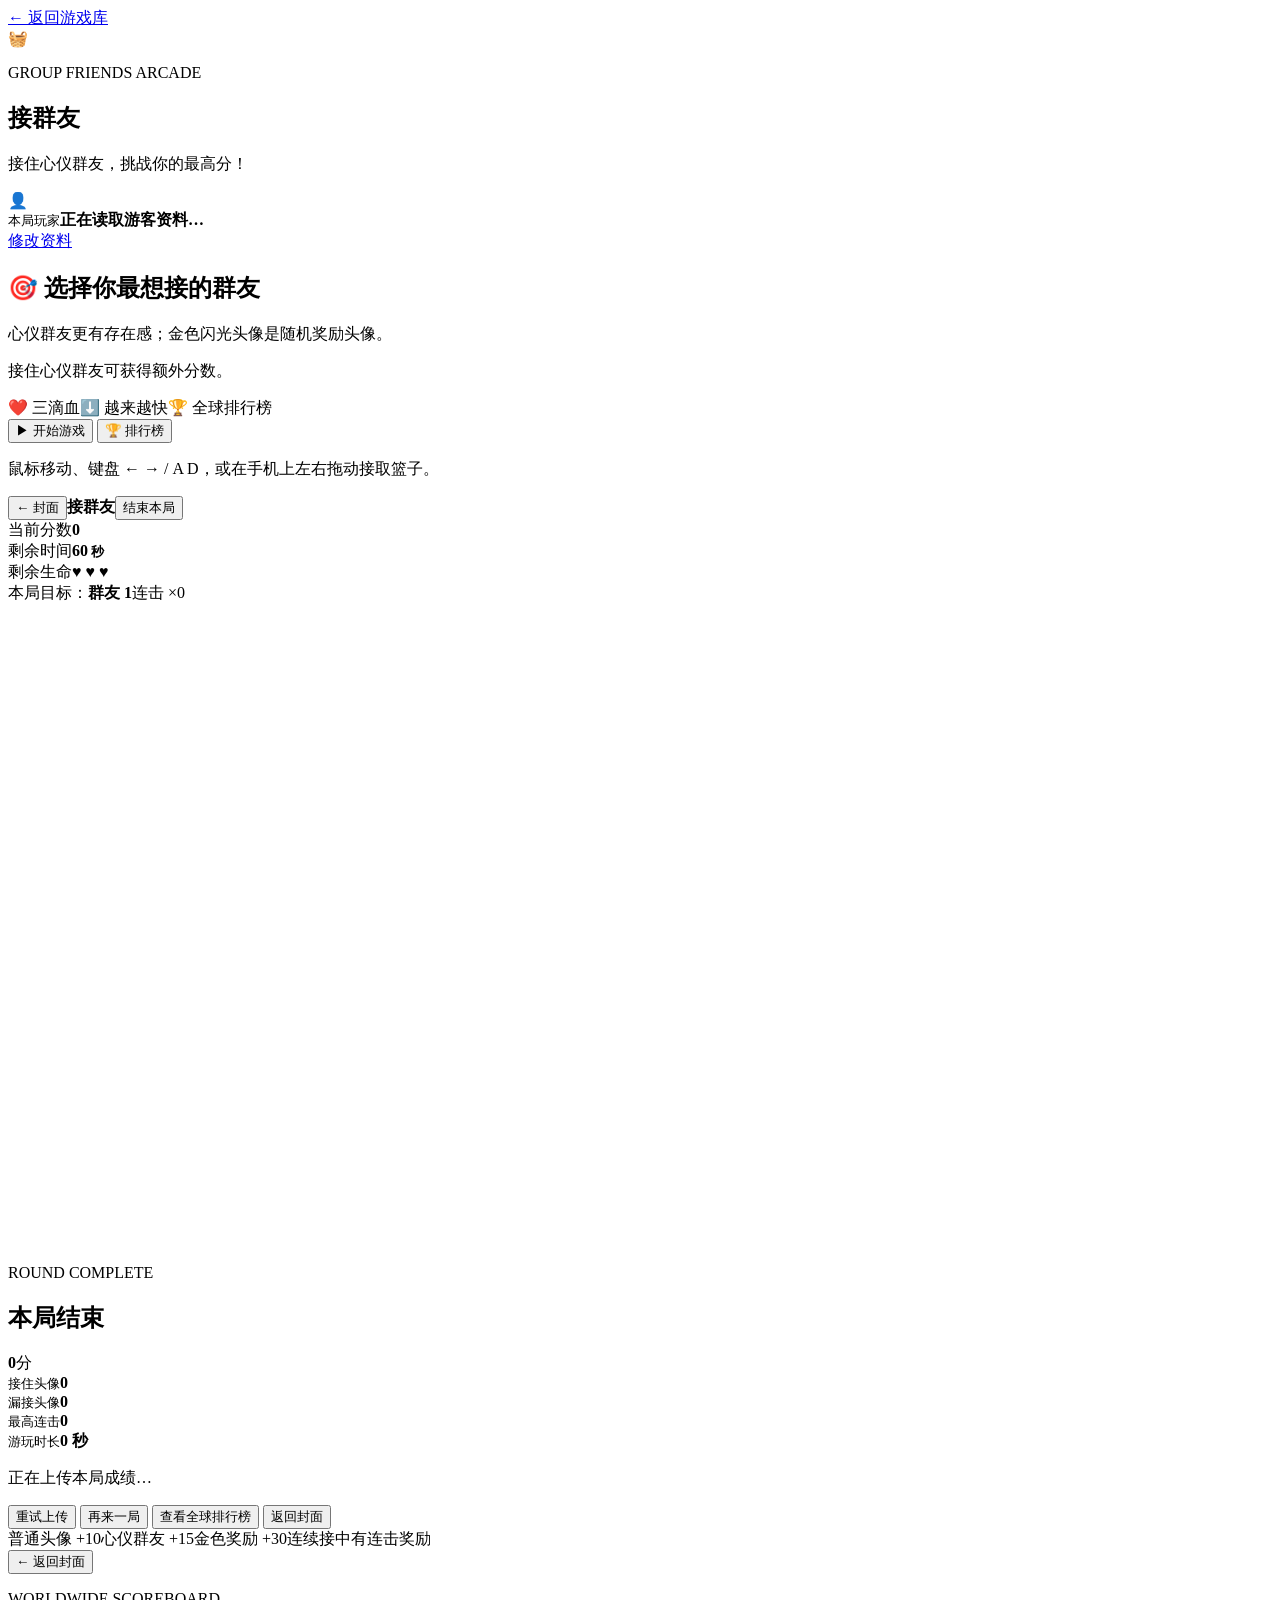
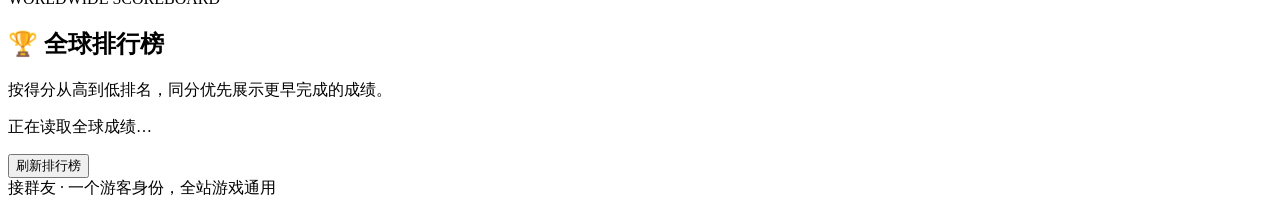
==== catch.html @ 759f3977 "Add Catch Friends game page" ====
<!doctype html>
<html lang="zh-CN">
<head>
<meta charset="utf-8">
<meta name="viewport" content="width=device-width,initial-scale=1,viewport-fit=cover">
<meta name="theme-color" content="#12152b">
<title>接群友 · 群友接取大作战</title>
<link rel="stylesheet" href="catch.css?v=20261023-v1">
<script src="config.js?v=20261023-catch1"></script>
<script src="identity.js?v=20261023-v1"></script>
</head>
<body>
<main class="catch-app">
  <a class="back-link" href="index.html">← 返回游戏库</a>
  <section id="cover" class="screen cover-screen">
    <div class="brand-mark" aria-hidden="true">🧺</div>
    <p class="eyebrow">GROUP FRIENDS ARCADE</p>
    <h1>接群友</h1>
    <p class="subtitle">接住心仪群友，挑战你的最高分！</p>
    <div class="identity-chip">
      <img id="profileAvatar" alt="" hidden>
      <span id="profileFallback" aria-hidden="true">👤</span>
      <div><small>本局玩家</small><strong id="profileName">正在读取游客资料…</strong><span id="profileId"></span></div>
      <a href="index.html#global-profile" class="edit-profile">修改资料</a>
    </div>
    <section class="pick-panel">
      <h2>🎯 选择你最想接的群友</h2>
      <p>心仪群友更有存在感；金色闪光头像是随机奖励头像。</p>
      <div id="targetPicker" class="target-picker" aria-label="选择心仪群友"></div>
      <p id="targetHint" class="target-hint">接住心仪群友可获得额外分数。</p>
    </section>
    <div class="rule-strip"><span>❤️ 三滴血</span><span>⬇️ 越来越快</span><span>🏆 全球排行榜</span></div>
    <div class="cover-actions">
      <button id="startButton" class="primary-button" type="button">▶ 开始游戏</button>
      <button id="rankingButton" class="secondary-button" type="button">🏆 排行榜</button>
    </div>
    <p id="coverStatus" class="status" role="status" aria-live="polite"></p>
    <p class="footnote">鼠标移动、键盘 ← → / A D，或在手机上左右拖动接取篮子。</p>
  </section>

  <section id="gameScreen" class="screen game-screen hidden">
    <div class="game-topline"><button id="gameBackButton" class="text-button" type="button">← 封面</button><strong>接群友</strong><button id="endEarlyButton" class="text-button" type="button">结束本局</button></div>
    <div class="hud">
      <div class="hud-card"><span>当前分数</span><strong id="score">0</strong></div>
      <div class="hud-card"><span>剩余时间</span><strong><span id="timeLeft">60</span><small> 秒</small></strong></div>
      <div class="hud-card lives-card"><span>剩余生命</span><strong id="lives" aria-label="剩余三滴血">♥ ♥ ♥</strong></div>
    </div>
    <div class="target-strip"><img id="targetAvatar" alt=""><span>本局目标：<strong id="targetName">群友 1</strong></span><span id="comboLabel">连击 ×0</span></div>
    <div class="playfield-wrap">
      <canvas id="playfield" width="480" height="640" aria-label="接群友游戏区域"></canvas>
      <div id="toast" class="toast" role="status" aria-live="polite"></div>
      <div id="resultOverlay" class="result-overlay hidden" role="dialog" aria-modal="true" aria-labelledby="resultTitle">
        <div class="result-card">
          <p class="eyebrow">ROUND COMPLETE</p>
          <h2 id="resultTitle">本局结束</h2>
          <div class="result-score"><strong id="finalScore">0</strong><span>分</span></div>
          <div class="result-stats">
            <div><small>接住头像</small><strong id="finalCaught">0</strong></div>
            <div><small>漏接头像</small><strong id="finalMissed">0</strong></div>
            <div><small>最高连击</small><strong id="finalCombo">0</strong></div>
            <div><small>游玩时长</small><strong id="finalDuration">0 秒</strong></div>
          </div>
          <p id="finishTimestamp" class="finish-timestamp"></p>
          <p id="uploadStatus" class="upload-status" role="status" aria-live="polite">正在上传本局成绩…</p>
          <button id="retryUploadButton" class="secondary-button hidden" type="button">重试上传</button>
          <button id="againButton" class="primary-button" type="button">再来一局</button>
          <button id="resultRankingButton" class="secondary-button" type="button">查看全球排行榜</button>
          <button id="resultCoverButton" class="text-button" type="button">返回封面</button>
        </div>
      </div>
    </div>
    <div class="game-help"><span>普通头像 +10</span><span>心仪群友 +15</span><span>金色奖励 +30</span><span>连续接中有连击奖励</span></div>
  </section>

  <section id="rankingScreen" class="screen ranking-screen hidden">
    <div class="ranking-header"><button id="rankingBackButton" class="text-button" type="button">← 返回封面</button><p class="eyebrow">WORLDWIDE SCOREBOARD</p><h2>🏆 全球排行榜</h2><p>按得分从高到低排名，同分优先展示更早完成的成绩。</p></div>
    <p id="rankingStatus" class="status" role="status" aria-live="polite">正在读取全球成绩…</p>
    <ol id="rankingList" class="ranking-list"></ol>
    <button id="refreshRankingButton" class="secondary-button" type="button">刷新排行榜</button>
  </section>
  <footer>接群友 · 一个游客身份，全站游戏通用</footer>
</main>
<script src="catch.js?v=20261023-v1"></script>
</body>
</html>
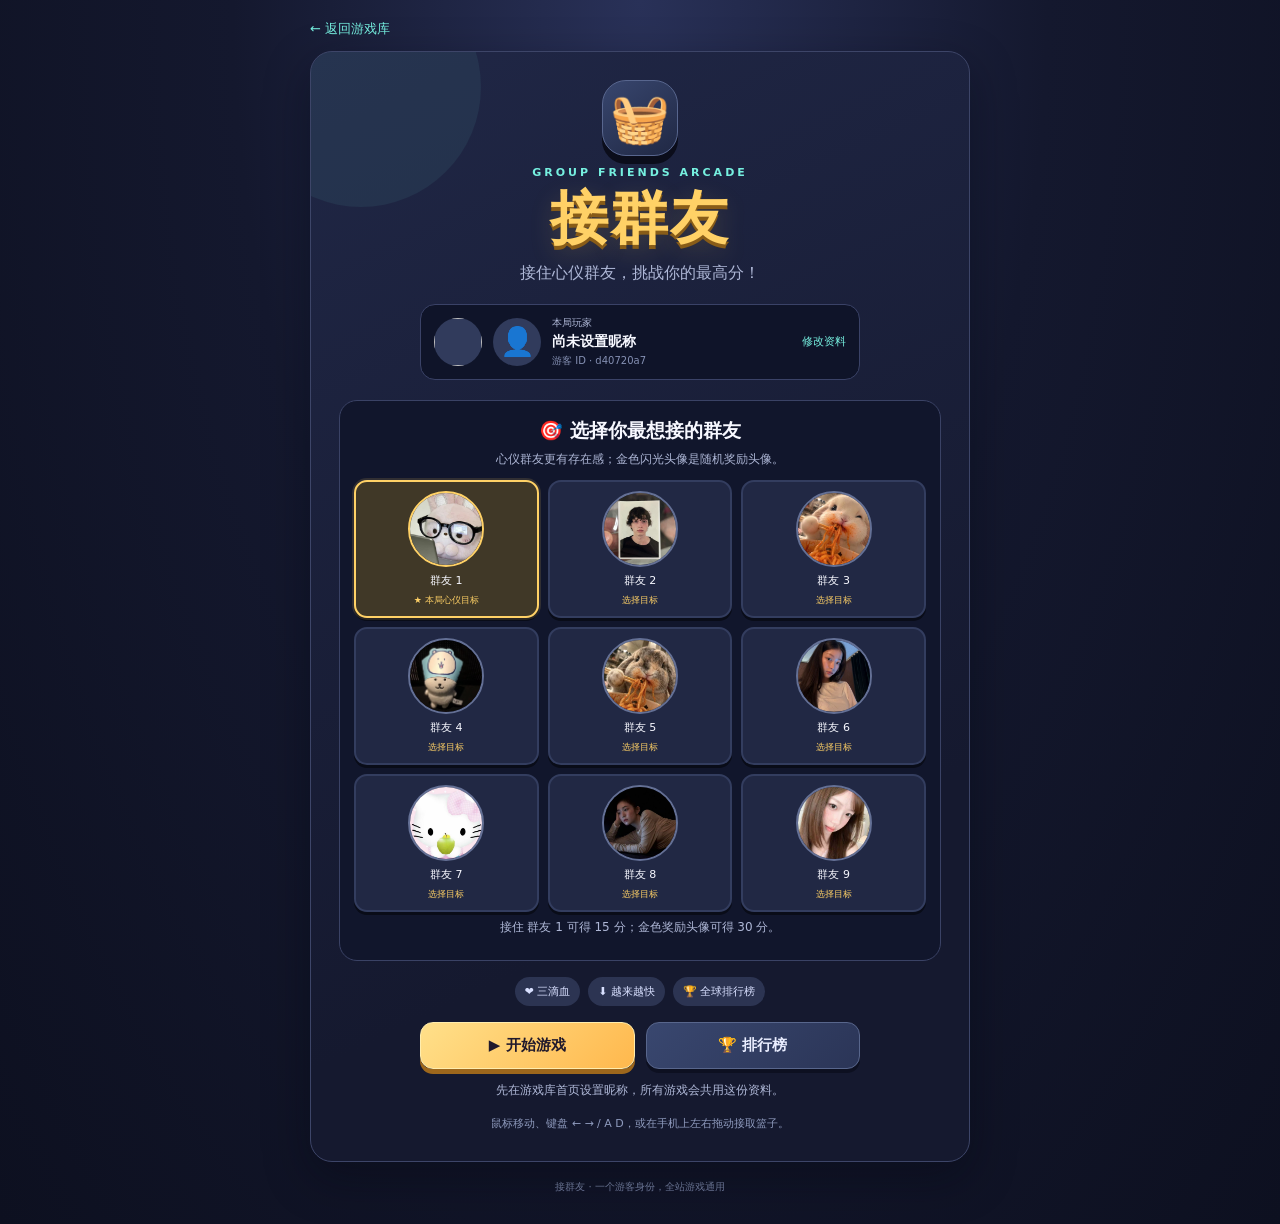
==== commit 64118c27: "Show personal best score in Catch Friends" ====
--- a/catch.html
+++ b/catch.html
@@ -45,6 +45,7 @@
       <div class="hud-card"><span>剩余时间</span><strong><span id="timeLeft">60</span><small> 秒</small></strong></div>
       <div class="hud-card lives-card"><span>剩余生命</span><strong id="lives" aria-label="剩余三滴血">♥ ♥ ♥</strong></div>
     </div>
+    <div class="best-strip"><span>个人最佳</span><strong id="bestScore">0</strong><span id="bestBadge" aria-live="polite"></span></div>
     <div class="target-strip"><img id="targetAvatar" alt=""><span>本局目标：<strong id="targetName">群友 1</strong></span><span id="comboLabel">连击 ×0</span></div>
     <div class="playfield-wrap">
       <canvas id="playfield" width="480" height="640" aria-label="接群友游戏区域"></canvas>
@@ -58,7 +59,7 @@
             <div><small>接住头像</small><strong id="finalCaught">0</strong></div>
             <div><small>漏接头像</small><strong id="finalMissed">0</strong></div>
             <div><small>最高连击</small><strong id="finalCombo">0</strong></div>
-            <div><small>游玩时长</small><strong id="finalDuration">0 秒</strong></div>
+            <div><small>游玩时长</small><strong id="finalDuration">0 秒</strong></div><div><small>个人最佳</small><strong id="finalBest">0</strong></div>
           </div>
           <p id="finishTimestamp" class="finish-timestamp"></p>
           <p id="uploadStatus" class="upload-status" role="status" aria-live="polite">正在上传本局成绩…</p>
--- a/catch.css
+++ b/catch.css
@@ -0,0 +1 @@
+:root{color-scheme:dark;--bg:#101326;--panel:#1b2039;--panel2:#252c4a;--line:#3a4267;--text:#f7f8ff;--muted:#aeb7d6;--gold:#ffd166;--aqua:#76f0e0;--pink:#ff87b7}*{box-sizing:border-box}html{min-height:100%;background:var(--bg)}body{margin:0;min-height:100vh;padding:18px 12px 30px;color:var(--text);background:radial-gradient(ellipse at top,#293158 0,#14182e 45%,#0d1020 100%);font-family:system-ui,-apple-system,"Segoe UI","Microsoft YaHei",sans-serif}button,input{font:inherit}button{cursor:pointer;touch-action:manipulation}.catch-app{width:min(100%,660px);margin:0 auto}.back-link{display:inline-block;margin:2px 0 13px;color:var(--aqua);text-decoration:none;font-size:13px}.screen{border:1px solid #3d4568;border-radius:22px;background:linear-gradient(155deg,#202746,#15192f 72%);box-shadow:0 16px 45px #05071166;padding:clamp(16px,4vw,28px)}.cover-screen{text-align:center;overflow:hidden;position:relative}.cover-screen:before{content:"";position:absolute;left:-70px;top:-85px;width:240px;height:240px;border-radius:50%;background:#76f0e011;pointer-events:none}.brand-mark{width:76px;height:76px;margin:0 auto 10px;display:grid;place-items:center;font-size:48px;border-radius:24px;background:linear-gradient(145deg,#38466e,#202844);border:1px solid #58668e;box-shadow:0 8px 0 #0b0d1b}.eyebrow{margin:8px 0;color:var(--aqua);font-size:11px;font-weight:900;letter-spacing:3px}.cover-screen h1{margin:3px 0;font-size:clamp(38px,9vw,58px);line-height:1.1;color:var(--gold);letter-spacing:2px;text-shadow:0 4px 0 #885c18,0 8px 26px #f7c85b32}.subtitle{margin:12px 0 20px;color:var(--muted)}.identity-chip{display:flex;align-items:center;gap:11px;max-width:440px;margin:0 auto 20px;padding:11px 13px;text-align:left;background:#0f1429;border:1px solid var(--line);border-radius:15px}.identity-chip>img,.identity-chip>#profileFallback{width:48px;height:48px;flex:0 0 48px;border-radius:50%;object-fit:cover;background:#313b5c;display:grid;place-items:center;font-size:28px}.identity-chip>div{min-width:0;flex:1;display:grid;gap:3px}.identity-chip small{font-size:10px;color:var(--muted)}.identity-chip strong{overflow-wrap:anywhere;font-size:14px}.identity-chip #profileId{color:#8590b3;font-size:10px}.edit-profile{font-size:11px;color:var(--aqua);white-space:nowrap;text-decoration:none}.pick-panel{padding:17px 14px 12px;border-radius:18px;text-align:left;background:#11162c;border:1px solid #3a4265}.pick-panel h2{margin:0 0 5px;text-align:center;font-size:19px}.pick-panel>p{font-size:12px;line-height:1.5;color:var(--muted);text-align:center;margin:6px 0 12px}.target-picker{display:grid;grid-template-columns:repeat(3,minmax(0,1fr));gap:9px}.target-option{min-width:0;display:flex;flex-direction:column;align-items:center;gap:6px;padding:9px 5px;border:2px solid #333d5f;border-radius:13px;background:#212844;color:var(--text);box-shadow:0 3px 0 #090c18}.target-option.selected{border-color:var(--gold);background:#403827;box-shadow:0 0 0 2px #ffd16622,0 3px 0 #090c18}.target-option img{display:block;width:clamp(48px,12vw,76px);height:clamp(48px,12vw,76px);object-fit:cover;border-radius:50%;border:2px solid #647095}.target-option.selected img{border-color:var(--gold)}.target-option span{font-size:11px;overflow-wrap:anywhere}.target-option small{font-size:9px;color:var(--gold)}.rule-strip{display:flex;justify-content:center;gap:8px;flex-wrap:wrap;margin:16px 0}.rule-strip span{padding:7px 10px;border-radius:99px;background:#2c3452;color:#d9e0ff;font-size:11px}.cover-actions{display:grid;grid-template-columns:1fr 1fr;gap:11px;max-width:440px;margin:14px auto 0}.primary-button,.secondary-button{width:100%;border-radius:13px;padding:13px 15px;font-size:15px;font-weight:850;border:1px solid transparent;transition:transform .12s,filter .12s}.primary-button{color:#20192c;background:linear-gradient(135deg,#ffe08a,#ffb84d);border-color:#ffedae;box-shadow:0 5px 0 #9d671c}.secondary-button{color:#e9edff;background:linear-gradient(135deg,#39476f,#2b3557);border-color:#58668c;box-shadow:0 4px 0 #0d1021}.primary-button:active,.secondary-button:active{transform:translateY(2px);box-shadow:0 2px 0 #0d1021}.status{min-height:18px;text-align:center;color:var(--muted);font-size:12px;line-height:1.5}.footnote{margin:16px 0 0;color:#8e9abd;font-size:11px;line-height:1.65}.hidden{display:none!important}.game-screen{padding:12px}.game-topline{display:flex;align-items:center;justify-content:space-between;gap:8px;padding:0 3px 12px}.game-topline strong{font-size:18px;color:var(--gold)}.text-button{border:0;background:transparent;color:var(--aqua);padding:8px 6px;font-size:12px;font-weight:750}.hud{display:grid;grid-template-columns:1fr 1fr 1.25fr;gap:7px;margin-bottom:9px}.hud-card{min-width:0;padding:8px 5px;text-align:center;border:1px solid var(--line);background:#11162b;border-radius:11px}.hud-card>span{display:block;color:var(--muted);font-size:10px;margin-bottom:4px}.hud-card>strong{display:block;font-size:23px;color:var(--gold);line-height:1.2;white-space:nowrap}.hud-card>strong small{font-size:11px;color:var(--muted)}.lives-card>strong{font-size:18px;letter-spacing:2px;color:#ff708d}.target-strip{display:flex;align-items:center;gap:8px;min-width:0;margin-bottom:9px;padding:8px 10px;background:#2a2f4c;border:1px solid #424b70;border-radius:12px;font-size:12px}.target-strip img{width:32px;height:32px;object-fit:cover;border-radius:50%;border:2px solid var(--gold)}.target-strip>span:nth-child(2){flex:1;min-width:0}.target-strip strong{color:var(--gold)}#comboLabel{font-size:10px;color:var(--aqua);white-space:nowrap}.playfield-wrap{position:relative;overflow:hidden;border-radius:15px;border:2px solid #48547e;background:#e8f6ff;box-shadow:inset 0 0 0 3px #0b1020}.playfield-wrap canvas{display:block;width:100%;height:auto;aspect-ratio:3/4;touch-action:none;cursor:crosshair}.toast{position:absolute;z-index:2;top:13px;left:50%;transform:translate(-50%,-5px);opacity:0;pointer-events:none;max-width:90%;width:max-content;padding:9px 13px;border-radius:99px;background:#151b33ed;border:1px solid #58668c;color:#fff;font-size:12px;font-weight:800;text-align:center;transition:opacity .12s,transform .12s}.toast.show{opacity:1;transform:translate(-50%,0)}.result-overlay{position:absolute;inset:0;z-index:5;display:flex;align-items:center;justify-content:center;padding:10px;background:#0d1020dc;overflow:auto}.result-card{width:100%;max-width:380px;padding:20px 15px;text-align:center;background:linear-gradient(145deg,#273052,#181d35);border:2px solid var(--gold);border-radius:18px;box-shadow:0 10px 35px #0008}.result-card h2{margin:4px 0 8px;font-size:25px}.result-score{display:flex;align-items:baseline;justify-content:center;gap:6px;color:var(--gold)}.result-score strong{font-size:54px;line-height:1.15}.result-score span{font-size:15px}.result-stats{display:grid;grid-template-columns:repeat(2,minmax(0,1fr));gap:7px;margin:13px 0}.result-stats div{padding:9px 5px;border-radius:10px;background:#10162a;border:1px solid #3a4265}.result-stats small{display:block;color:var(--muted);font-size:10px;margin-bottom:4px}.result-stats strong{font-size:17px}.finish-timestamp,.upload-status{font-size:11px;line-height:1.5;color:var(--muted);overflow-wrap:anywhere}.result-card button{margin-top:8px}.result-card .text-button{width:100%}.game-help{display:flex;justify-content:center;gap:8px;flex-wrap:wrap;padding:12px 3px 2px;color:var(--muted);font-size:10px}.game-help span{padding:5px 7px;background:#11162b;border-radius:7px}.ranking-screen{padding:20px}.ranking-header{text-align:center}.ranking-header h2{margin:6px 0;color:var(--gold);font-size:29px}.ranking-header p:not(.eyebrow){font-size:12px;color:var(--muted);line-height:1.6}.ranking-header .text-button{display:block;margin-bottom:8px}.ranking-list{list-style:none;padding:0;margin:16px 0}.ranking-row{display:grid;grid-template-columns:27px 42px minmax(0,1fr) auto;align-items:center;gap:8px;padding:10px 1px;border-bottom:1px solid #333b5a}.rank-number{text-align:center;font-weight:900;color:var(--gold)}.rank-avatar{width:40px;height:40px;object-fit:cover;border-radius:50%;border:1px solid #4d587b;background:#2a3352}.rank-player{min-width:0}.rank-player strong{display:block;font-size:13px;overflow-wrap:anywhere}.rank-player small{display:block;margin-top:4px;font-size:10px;color:var(--muted);line-height:1.45}.rank-metric{text-align:right;color:var(--gold);font-size:15px;font-weight:900;white-space:nowrap}.empty-rank{text-align:center;padding:28px 8px;color:var(--muted);font-size:13px}footer{text-align:center;padding:18px 5px 0;color:#7883a5;font-size:10px}@media(max-width:400px){body{padding:10px 8px 22px}.screen{border-radius:16px;padding:13px}.identity-chip{gap:8px;padding:8px}.identity-chip>img,.identity-chip>#profileFallback{width:40px;height:40px;flex-basis:40px}.edit-profile{font-size:10px}.pick-panel{padding:13px 8px}.target-picker{gap:6px}.target-option{padding:7px 3px}.target-option img{width:48px;height:48px}.cover-actions{gap:8px}.primary-button,.secondary-button{padding:12px 8px;font-size:13px}.hud{gap:5px}.hud-card>strong{font-size:20px}.ranking-row{grid-template-columns:23px 36px minmax(0,1fr) auto;gap:6px}.rank-avatar{width:34px;height:34px}.rank-metric{font-size:13px}}@media(prefers-reduced-motion:reduce){*,*::before,*::after{scroll-behavior:auto!important;transition:none!important}}
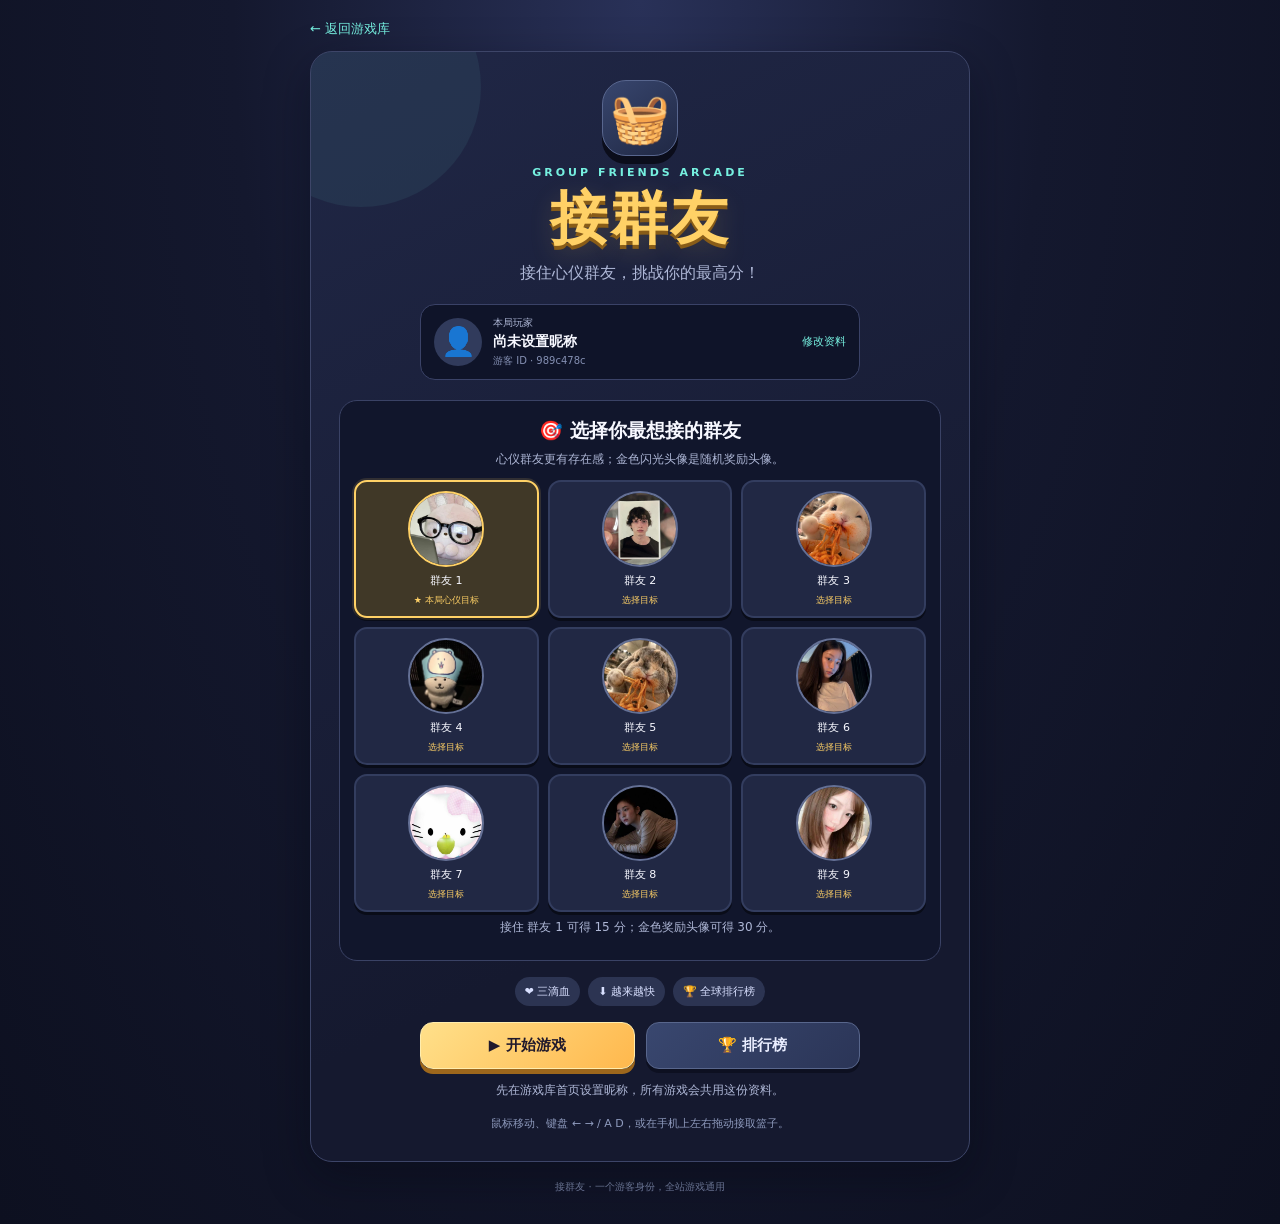
==== commit 3ba7258f: "Bump Catch Friends asset cache versions" ====
--- a/catch.html
+++ b/catch.html
@@ -5,7 +5,7 @@
 <meta name="viewport" content="width=device-width,initial-scale=1,viewport-fit=cover">
 <meta name="theme-color" content="#12152b">
 <title>接群友 · 群友接取大作战</title>
-<link rel="stylesheet" href="catch.css?v=20261023-v1">
+<link rel="stylesheet" href="catch.css?v=20261023-v2">
 <script src="config.js?v=20261023-catch1"></script>
 <script src="identity.js?v=20261023-v1"></script>
 </head>
@@ -81,6 +81,6 @@
   </section>
   <footer>接群友 · 一个游客身份，全站游戏通用</footer>
 </main>
-<script src="catch.js?v=20261023-v1"></script>
+<script src="catch.js?v=20261023-v2"></script>
 </body>
 </html>
--- a/catch.css
+++ b/catch.css
@@ -1 +1,6 @@
-:root{color-scheme:dark;--bg:#101326;--panel:#1b2039;--panel2:#252c4a;--line:#3a4267;--text:#f7f8ff;--muted:#aeb7d6;--gold:#ffd166;--aqua:#76f0e0;--pink:#ff87b7}*{box-sizing:border-box}html{min-height:100%;background:var(--bg)}body{margin:0;min-height:100vh;padding:18px 12px 30px;color:var(--text);background:radial-gradient(ellipse at top,#293158 0,#14182e 45%,#0d1020 100%);font-family:system-ui,-apple-system,"Segoe UI","Microsoft YaHei",sans-serif}button,input{font:inherit}button{cursor:pointer;touch-action:manipulation}.catch-app{width:min(100%,660px);margin:0 auto}.back-link{display:inline-block;margin:2px 0 13px;color:var(--aqua);text-decoration:none;font-size:13px}.screen{border:1px solid #3d4568;border-radius:22px;background:linear-gradient(155deg,#202746,#15192f 72%);box-shadow:0 16px 45px #05071166;padding:clamp(16px,4vw,28px)}.cover-screen{text-align:center;overflow:hidden;position:relative}.cover-screen:before{content:"";position:absolute;left:-70px;top:-85px;width:240px;height:240px;border-radius:50%;background:#76f0e011;pointer-events:none}.brand-mark{width:76px;height:76px;margin:0 auto 10px;display:grid;place-items:center;font-size:48px;border-radius:24px;background:linear-gradient(145deg,#38466e,#202844);border:1px solid #58668e;box-shadow:0 8px 0 #0b0d1b}.eyebrow{margin:8px 0;color:var(--aqua);font-size:11px;font-weight:900;letter-spacing:3px}.cover-screen h1{margin:3px 0;font-size:clamp(38px,9vw,58px);line-height:1.1;color:var(--gold);letter-spacing:2px;text-shadow:0 4px 0 #885c18,0 8px 26px #f7c85b32}.subtitle{margin:12px 0 20px;color:var(--muted)}.identity-chip{display:flex;align-items:center;gap:11px;max-width:440px;margin:0 auto 20px;padding:11px 13px;text-align:left;background:#0f1429;border:1px solid var(--line);border-radius:15px}.identity-chip>img,.identity-chip>#profileFallback{width:48px;height:48px;flex:0 0 48px;border-radius:50%;object-fit:cover;background:#313b5c;display:grid;place-items:center;font-size:28px}.identity-chip>div{min-width:0;flex:1;display:grid;gap:3px}.identity-chip small{font-size:10px;color:var(--muted)}.identity-chip strong{overflow-wrap:anywhere;font-size:14px}.identity-chip #profileId{color:#8590b3;font-size:10px}.edit-profile{font-size:11px;color:var(--aqua);white-space:nowrap;text-decoration:none}.pick-panel{padding:17px 14px 12px;border-radius:18px;text-align:left;background:#11162c;border:1px solid #3a4265}.pick-panel h2{margin:0 0 5px;text-align:center;font-size:19px}.pick-panel>p{font-size:12px;line-height:1.5;color:var(--muted);text-align:center;margin:6px 0 12px}.target-picker{display:grid;grid-template-columns:repeat(3,minmax(0,1fr));gap:9px}.target-option{min-width:0;display:flex;flex-direction:column;align-items:center;gap:6px;padding:9px 5px;border:2px solid #333d5f;border-radius:13px;background:#212844;color:var(--text);box-shadow:0 3px 0 #090c18}.target-option.selected{border-color:var(--gold);background:#403827;box-shadow:0 0 0 2px #ffd16622,0 3px 0 #090c18}.target-option img{display:block;width:clamp(48px,12vw,76px);height:clamp(48px,12vw,76px);object-fit:cover;border-radius:50%;border:2px solid #647095}.target-option.selected img{border-color:var(--gold)}.target-option span{font-size:11px;overflow-wrap:anywhere}.target-option small{font-size:9px;color:var(--gold)}.rule-strip{display:flex;justify-content:center;gap:8px;flex-wrap:wrap;margin:16px 0}.rule-strip span{padding:7px 10px;border-radius:99px;background:#2c3452;color:#d9e0ff;font-size:11px}.cover-actions{display:grid;grid-template-columns:1fr 1fr;gap:11px;max-width:440px;margin:14px auto 0}.primary-button,.secondary-button{width:100%;border-radius:13px;padding:13px 15px;font-size:15px;font-weight:850;border:1px solid transparent;transition:transform .12s,filter .12s}.primary-button{color:#20192c;background:linear-gradient(135deg,#ffe08a,#ffb84d);border-color:#ffedae;box-shadow:0 5px 0 #9d671c}.secondary-button{color:#e9edff;background:linear-gradient(135deg,#39476f,#2b3557);border-color:#58668c;box-shadow:0 4px 0 #0d1021}.primary-button:active,.secondary-button:active{transform:translateY(2px);box-shadow:0 2px 0 #0d1021}.status{min-height:18px;text-align:center;color:var(--muted);font-size:12px;line-height:1.5}.footnote{margin:16px 0 0;color:#8e9abd;font-size:11px;line-height:1.65}.hidden{display:none!important}.game-screen{padding:12px}.game-topline{display:flex;align-items:center;justify-content:space-between;gap:8px;padding:0 3px 12px}.game-topline strong{font-size:18px;color:var(--gold)}.text-button{border:0;background:transparent;color:var(--aqua);padding:8px 6px;font-size:12px;font-weight:750}.hud{display:grid;grid-template-columns:1fr 1fr 1.25fr;gap:7px;margin-bottom:9px}.hud-card{min-width:0;padding:8px 5px;text-align:center;border:1px solid var(--line);background:#11162b;border-radius:11px}.hud-card>span{display:block;color:var(--muted);font-size:10px;margin-bottom:4px}.hud-card>strong{display:block;font-size:23px;color:var(--gold);line-height:1.2;white-space:nowrap}.hud-card>strong small{font-size:11px;color:var(--muted)}.lives-card>strong{font-size:18px;letter-spacing:2px;color:#ff708d}.target-strip{display:flex;align-items:center;gap:8px;min-width:0;margin-bottom:9px;padding:8px 10px;background:#2a2f4c;border:1px solid #424b70;border-radius:12px;font-size:12px}.target-strip img{width:32px;height:32px;object-fit:cover;border-radius:50%;border:2px solid var(--gold)}.target-strip>span:nth-child(2){flex:1;min-width:0}.target-strip strong{color:var(--gold)}#comboLabel{font-size:10px;color:var(--aqua);white-space:nowrap}.playfield-wrap{position:relative;overflow:hidden;border-radius:15px;border:2px solid #48547e;background:#e8f6ff;box-shadow:inset 0 0 0 3px #0b1020}.playfield-wrap canvas{display:block;width:100%;height:auto;aspect-ratio:3/4;touch-action:none;cursor:crosshair}.toast{position:absolute;z-index:2;top:13px;left:50%;transform:translate(-50%,-5px);opacity:0;pointer-events:none;max-width:90%;width:max-content;padding:9px 13px;border-radius:99px;background:#151b33ed;border:1px solid #58668c;color:#fff;font-size:12px;font-weight:800;text-align:center;transition:opacity .12s,transform .12s}.toast.show{opacity:1;transform:translate(-50%,0)}.result-overlay{position:absolute;inset:0;z-index:5;display:flex;align-items:center;justify-content:center;padding:10px;background:#0d1020dc;overflow:auto}.result-card{width:100%;max-width:380px;padding:20px 15px;text-align:center;background:linear-gradient(145deg,#273052,#181d35);border:2px solid var(--gold);border-radius:18px;box-shadow:0 10px 35px #0008}.result-card h2{margin:4px 0 8px;font-size:25px}.result-score{display:flex;align-items:baseline;justify-content:center;gap:6px;color:var(--gold)}.result-score strong{font-size:54px;line-height:1.15}.result-score span{font-size:15px}.result-stats{display:grid;grid-template-columns:repeat(2,minmax(0,1fr));gap:7px;margin:13px 0}.result-stats div{padding:9px 5px;border-radius:10px;background:#10162a;border:1px solid #3a4265}.result-stats small{display:block;color:var(--muted);font-size:10px;margin-bottom:4px}.result-stats strong{font-size:17px}.finish-timestamp,.upload-status{font-size:11px;line-height:1.5;color:var(--muted);overflow-wrap:anywhere}.result-card button{margin-top:8px}.result-card .text-button{width:100%}.game-help{display:flex;justify-content:center;gap:8px;flex-wrap:wrap;padding:12px 3px 2px;color:var(--muted);font-size:10px}.game-help span{padding:5px 7px;background:#11162b;border-radius:7px}.ranking-screen{padding:20px}.ranking-header{text-align:center}.ranking-header h2{margin:6px 0;color:var(--gold);font-size:29px}.ranking-header p:not(.eyebrow){font-size:12px;color:var(--muted);line-height:1.6}.ranking-header .text-button{display:block;margin-bottom:8px}.ranking-list{list-style:none;padding:0;margin:16px 0}.ranking-row{display:grid;grid-template-columns:27px 42px minmax(0,1fr) auto;align-items:center;gap:8px;padding:10px 1px;border-bottom:1px solid #333b5a}.rank-number{text-align:center;font-weight:900;color:var(--gold)}.rank-avatar{width:40px;height:40px;object-fit:cover;border-radius:50%;border:1px solid #4d587b;background:#2a3352}.rank-player{min-width:0}.rank-player strong{display:block;font-size:13px;overflow-wrap:anywhere}.rank-player small{display:block;margin-top:4px;font-size:10px;color:var(--muted);line-height:1.45}.rank-metric{text-align:right;color:var(--gold);font-size:15px;font-weight:900;white-space:nowrap}.empty-rank{text-align:center;padding:28px 8px;color:var(--muted);font-size:13px}footer{text-align:center;padding:18px 5px 0;color:#7883a5;font-size:10px}@media(max-width:400px){body{padding:10px 8px 22px}.screen{border-radius:16px;padding:13px}.identity-chip{gap:8px;padding:8px}.identity-chip>img,.identity-chip>#profileFallback{width:40px;height:40px;flex-basis:40px}.edit-profile{font-size:10px}.pick-panel{padding:13px 8px}.target-picker{gap:6px}.target-option{padding:7px 3px}.target-option img{width:48px;height:48px}.cover-actions{gap:8px}.primary-button,.secondary-button{padding:12px 8px;font-size:13px}.hud{gap:5px}.hud-card>strong{font-size:20px}.ranking-row{grid-template-columns:23px 36px minmax(0,1fr) auto;gap:6px}.rank-avatar{width:34px;height:34px}.rank-metric{font-size:13px}}@media(prefers-reduced-motion:reduce){*,*::before,*::after{scroll-behavior:auto!important;transition:none!important}}+:root{color-scheme:dark;--bg:#101326;--panel:#1b2039;--panel2:#252c4a;--line:#3a4267;--text:#f7f8ff;--muted:#aeb7d6;--gold:#ffd166;--aqua:#76f0e0;--pink:#ff87b7}*{box-sizing:border-box}html{min-height:100%;background:var(--bg)}body{margin:0;min-height:100vh;padding:18px 12px 30px;color:var(--text);background:radial-gradient(ellipse at top,#293158 0,#14182e 45%,#0d1020 100%);font-family:system-ui,-apple-system,"Segoe UI","Microsoft YaHei",sans-serif}button,input{font:inherit}button{cursor:pointer;touch-action:manipulation}.catch-app{width:min(100%,660px);margin:0 auto}.back-link{display:inline-block;margin:2px 0 13px;color:var(--aqua);text-decoration:none;font-size:13px}.screen{border:1px solid #3d4568;border-radius:22px;background:linear-gradient(155deg,#202746,#15192f 72%);box-shadow:0 16px 45px #05071166;padding:clamp(16px,4vw,28px)}.cover-screen{text-align:center;overflow:hidden;position:relative}.cover-screen:before{content:"";position:absolute;left:-70px;top:-85px;width:240px;height:240px;border-radius:50%;background:#76f0e011;pointer-events:none}.brand-mark{width:76px;height:76px;margin:0 auto 10px;display:grid;place-items:center;font-size:48px;border-radius:24px;background:linear-gradient(145deg,#38466e,#202844);border:1px solid #58668e;box-shadow:0 8px 0 #0b0d1b}.eyebrow{margin:8px 0;color:var(--aqua);font-size:11px;font-weight:900;letter-spacing:3px}.cover-screen h1{margin:3px 0;font-size:clamp(38px,9vw,58px);line-height:1.1;color:var(--gold);letter-spacing:2px;text-shadow:0 4px 0 #885c18,0 8px 26px #f7c85b32}.subtitle{margin:12px 0 20px;color:var(--muted)}.identity-chip{display:flex;align-items:center;gap:11px;max-width:440px;margin:0 auto 20px;padding:11px 13px;text-align:left;background:#0f1429;border:1px solid var(--line);border-radius:15px}.identity-chip>img,.identity-chip>#profileFallback{width:48px;height:48px;flex:0 0 48px;border-radius:50%;object-fit:cover;background:#313b5c;display:grid;place-items:center;font-size:28px}.identity-chip>div{min-width:0;flex:1;display:grid;gap:3px}.identity-chip small{font-size:10px;color:var(--muted)}.identity-chip strong{overflow-wrap:anywhere;font-size:14px}.identity-chip #profileId{color:#8590b3;font-size:10px}.edit-profile{font-size:11px;color:var(--aqua);white-space:nowrap;text-decoration:none}.pick-panel{padding:17px 14px 12px;border-radius:18px;text-align:left;background:#11162c;border:1px solid #3a4265}.pick-panel h2{margin:0 0 5px;text-align:center;font-size:19px}.pick-panel>p{font-size:12px;line-height:1.5;color:var(--muted);text-align:center;margin:6px 0 12px}.target-picker{display:grid;grid-template-columns:repeat(3,minmax(0,1fr));gap:9px}.target-option{min-width:0;display:flex;flex-direction:column;align-items:center;gap:6px;padding:9px 5px;border:2px solid #333d5f;border-radius:13px;background:#212844;color:var(--text);box-shadow:0 3px 0 #090c18}.target-option.selected{border-color:var(--gold);background:#403827;box-shadow:0 0 0 2px #ffd16622,0 3px 0 #090c18}.target-option img{display:block;width:clamp(48px,12vw,76px);height:clamp(48px,12vw,76px);object-fit:cover;border-radius:50%;border:2px solid #647095}.target-option.selected img{border-color:var(--gold)}.target-option span{font-size:11px;overflow-wrap:anywhere}.target-option small{font-size:9px;color:var(--gold)}.rule-strip{display:flex;justify-content:center;gap:8px;flex-wrap:wrap;margin:16px 0}.rule-strip span{padding:7px 10px;border-radius:99px;background:#2c3452;color:#d9e0ff;font-size:11px}.cover-actions{display:grid;grid-template-columns:1fr 1fr;gap:11px;max-width:440px;margin:14px auto 0}.primary-button,.secondary-button{width:100%;border-radius:13px;padding:13px 15px;font-size:15px;font-weight:850;border:1px solid transparent;transition:transform .12s,filter .12s}.primary-button{color:#20192c;background:linear-gradient(135deg,#ffe08a,#ffb84d);border-color:#ffedae;box-shadow:0 5px 0 #9d671c}.secondary-button{color:#e9edff;background:linear-gradient(135deg,#39476f,#2b3557);border-color:#58668c;box-shadow:0 4px 0 #0d1021}.primary-button:active,.secondary-button:active{transform:translateY(2px);box-shadow:0 2px 0 #0d1021}.status{min-height:18px;text-align:center;color:var(--muted);font-size:12px;line-height:1.5}.footnote{margin:16px 0 0;color:#8e9abd;font-size:11px;line-height:1.65}.hidden{display:none!important}.game-screen{padding:12px}.game-topline{display:flex;align-items:center;justify-content:space-between;gap:8px;padding:0 3px 12px}.game-topline strong{font-size:18px;color:var(--gold)}.text-button{border:0;background:transparent;color:var(--aqua);padding:8px 6px;font-size:12px;font-weight:750}.hud{display:grid;grid-template-columns:1fr 1fr 1.25fr;gap:7px;margin-bottom:9px}.hud-card{min-width:0;padding:8px 5px;text-align:center;border:1px solid var(--line);background:#11162b;border-radius:11px}.hud-card>span{display:block;color:var(--muted);font-size:10px;margin-bottom:4px}.hud-card>strong{display:block;font-size:23px;color:var(--gold);line-height:1.2;white-space:nowrap}.hud-card>strong small{font-size:11px;color:var(--muted)}.lives-card>strong{font-size:18px;letter-spacing:2px;color:#ff708d}.target-strip{display:flex;align-items:center;gap:8px;min-width:0;margin-bottom:9px;padding:8px 10px;background:#2a2f4c;border:1px solid #424b70;border-radius:12px;font-size:12px}.target-strip img{width:32px;height:32px;object-fit:cover;border-radius:50%;border:2px solid var(--gold)}.target-strip>span:nth-child(2){flex:1;min-width:0}.target-strip strong{color:var(--gold)}#comboLabel{font-size:10px;color:var(--aqua);white-space:nowrap}.playfield-wrap{position:relative;overflow:hidden;border-radius:15px;border:2px solid #48547e;background:#e8f6ff;box-shadow:inset 0 0 0 3px #0b1020}.playfield-wrap canvas{display:block;width:100%;height:auto;aspect-ratio:3/4;touch-action:none;cursor:crosshair}.toast{position:absolute;z-index:2;top:13px;left:50%;transform:translate(-50%,-5px);opacity:0;pointer-events:none;max-width:90%;width:max-content;padding:9px 13px;border-radius:99px;background:#151b33ed;border:1px solid #58668c;color:#fff;font-size:12px;font-weight:800;text-align:center;transition:opacity .12s,transform .12s}.toast.show{opacity:1;transform:translate(-50%,0)}.result-overlay{position:absolute;inset:0;z-index:5;display:flex;align-items:center;justify-content:center;padding:10px;background:#0d1020dc;overflow:auto}.result-card{width:100%;max-width:380px;padding:20px 15px;text-align:center;background:linear-gradient(145deg,#273052,#181d35);border:2px solid var(--gold);border-radius:18px;box-shadow:0 10px 35px #0008}.result-card h2{margin:4px 0 8px;font-size:25px}.result-score{display:flex;align-items:baseline;justify-content:center;gap:6px;color:var(--gold)}.result-score strong{font-size:54px;line-height:1.15}.result-score span{font-size:15px}.result-stats{display:grid;grid-template-columns:repeat(2,minmax(0,1fr));gap:7px;margin:13px 0}.result-stats div{padding:9px 5px;border-radius:10px;background:#10162a;border:1px solid #3a4265}.result-stats small{display:block;color:var(--muted);font-size:10px;margin-bottom:4px}.result-stats strong{font-size:17px}.finish-timestamp,.upload-status{font-size:11px;line-height:1.5;color:var(--muted);overflow-wrap:anywhere}.result-card button{margin-top:8px}.result-card .text-button{width:100%}.game-help{display:flex;justify-content:center;gap:8px;flex-wrap:wrap;padding:12px 3px 2px;color:var(--muted);font-size:10px}.game-help span{padding:5px 7px;background:#11162b;border-radius:7px}.ranking-screen{padding:20px}.ranking-header{text-align:center}.ranking-header h2{margin:6px 0;color:var(--gold);font-size:29px}.ranking-header p:not(.eyebrow){font-size:12px;color:var(--muted);line-height:1.6}.ranking-header .text-button{display:block;margin-bottom:8px}.ranking-list{list-style:none;padding:0;margin:16px 0}.ranking-row{display:grid;grid-template-columns:27px 42px minmax(0,1fr) auto;align-items:center;gap:8px;padding:10px 1px;border-bottom:1px solid #333b5a}.rank-number{text-align:center;font-weight:900;color:var(--gold)}.rank-avatar{width:40px;height:40px;object-fit:cover;border-radius:50%;border:1px solid #4d587b;background:#2a3352}.rank-player{min-width:0}.rank-player strong{display:block;font-size:13px;overflow-wrap:anywhere}.rank-player small{display:block;margin-top:4px;font-size:10px;color:var(--muted);line-height:1.45}.rank-metric{text-align:right;color:var(--gold);font-size:15px;font-weight:900;white-space:nowrap}.empty-rank{text-align:center;padding:28px 8px;color:var(--muted);font-size:13px}footer{text-align:center;padding:18px 5px 0;color:#7883a5;font-size:10px}@media(max-width:400px){body{padding:10px 8px 22px}.screen{border-radius:16px;padding:13px}.identity-chip{gap:8px;padding:8px}.identity-chip>img,.identity-chip>#profileFallback{width:40px;height:40px;flex-basis:40px}.edit-profile{font-size:10px}.pick-panel{padding:13px 8px}.target-picker{gap:6px}.target-option{padding:7px 3px}.target-option img{width:48px;height:48px}.cover-actions{gap:8px}.primary-button,.secondary-button{padding:12px 8px;font-size:13px}.hud{gap:5px}.hud-card>strong{font-size:20px}.ranking-row{grid-template-columns:23px 36px minmax(0,1fr) auto;gap:6px}.rank-avatar{width:34px;height:34px}.rank-metric{font-size:13px}}@media(prefers-reduced-motion:reduce){*,*::before,*::after{scroll-behavior:auto!important;transition:none!important}}
+.best-strip{display:flex;align-items:center;gap:8px;margin:0 0 9px;padding:7px 11px;border-radius:10px;background:#11162b;border:1px solid #3a4267;color:var(--muted);font-size:11px}
+.best-strip strong{color:var(--gold);font-size:16px}
+#bestBadge{margin-left:auto;color:var(--aqua);font-weight:800}
+
+[hidden]{display:none!important}
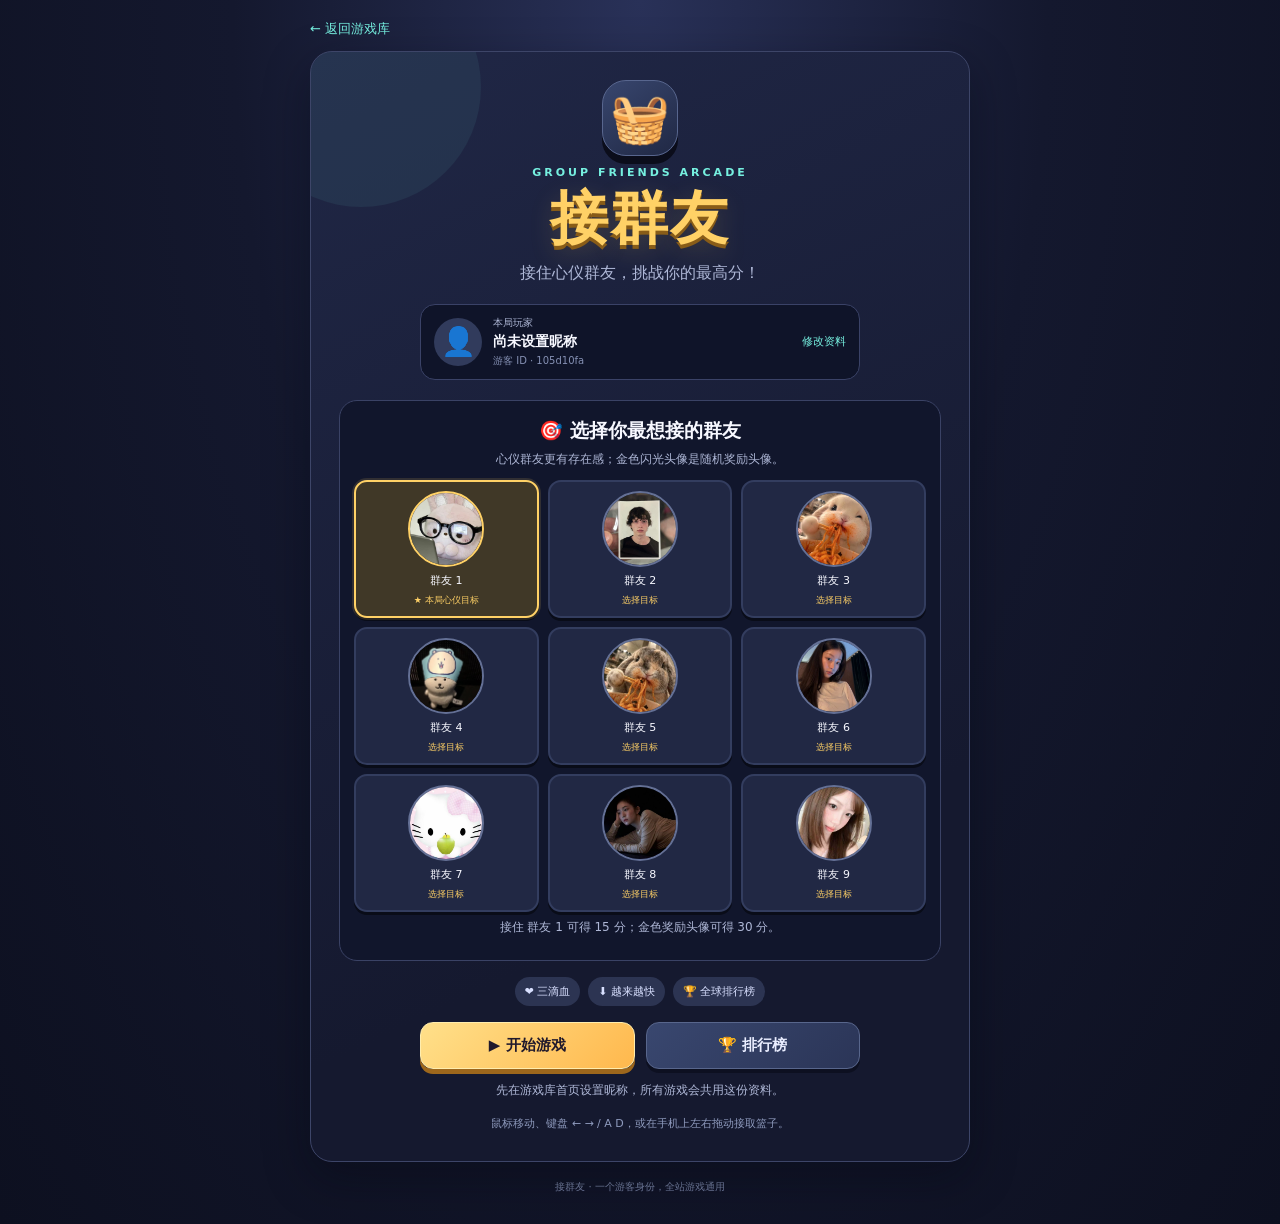
==== commit 4a5c3476: "Refresh Catch Friends script cache after leaderboard update" ====
--- a/catch.html
+++ b/catch.html
@@ -81,6 +81,6 @@
   </section>
   <footer>接群友 · 一个游客身份，全站游戏通用</footer>
 </main>
-<script src="catch.js?v=20261023-v2"></script>
+<script src="catch.js?v=20261023-v3"></script>
 </body>
 </html>
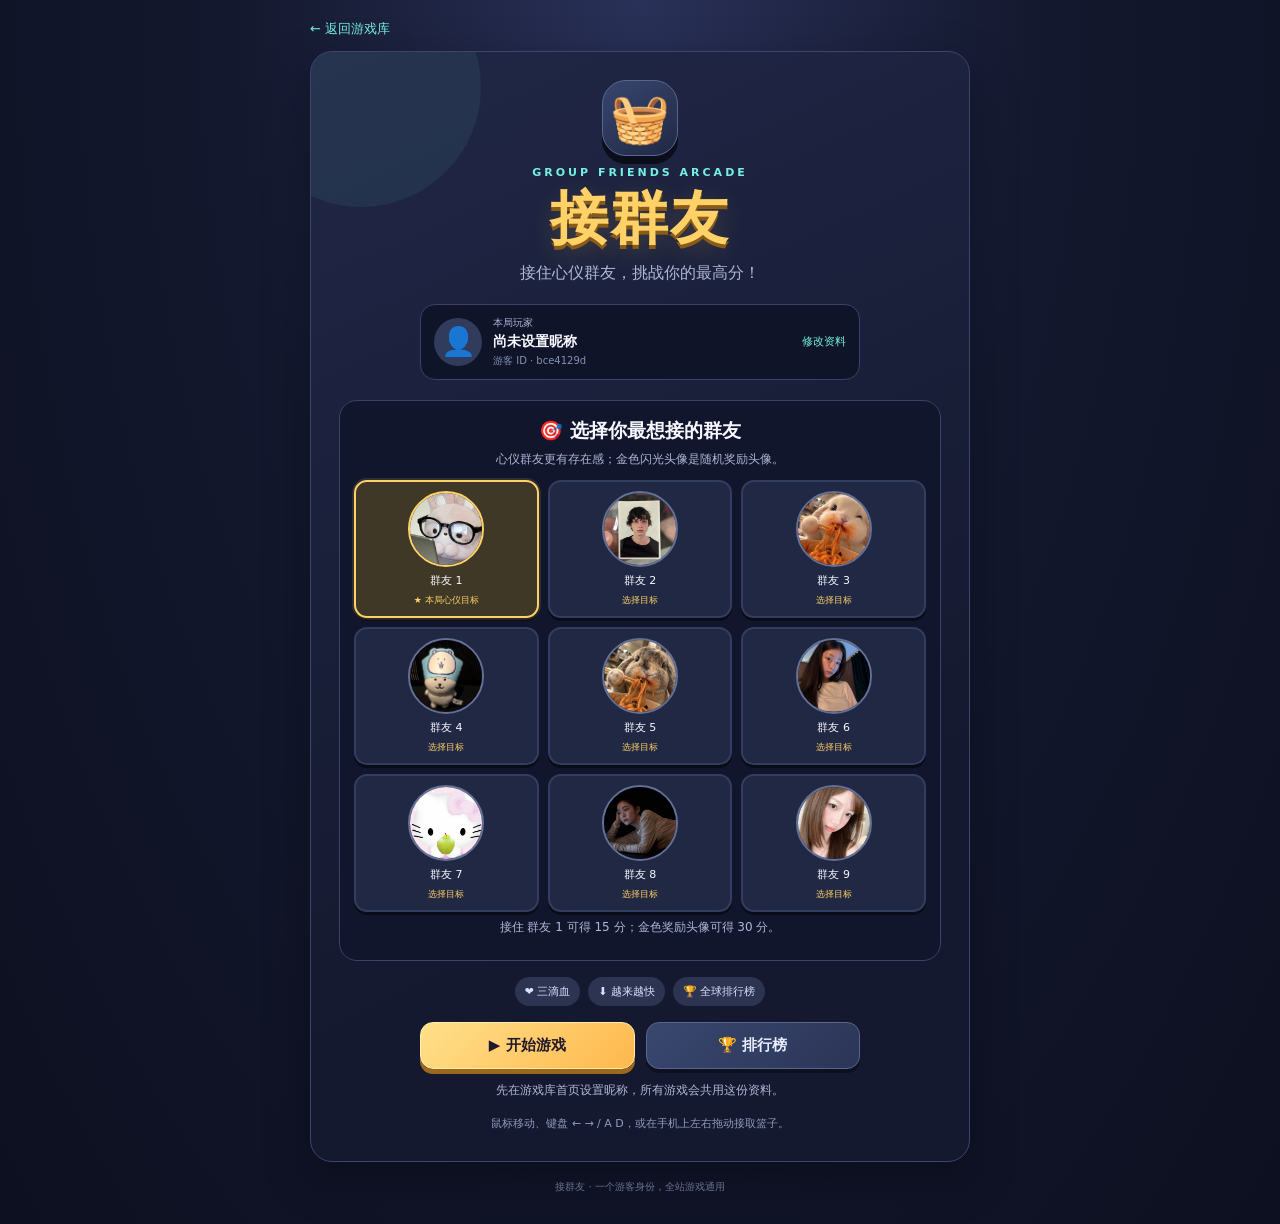
==== commit 6866fa66: "Refresh Catch Friends cache after final score update" ====
--- a/catch.html
+++ b/catch.html
@@ -81,6 +81,6 @@
   </section>
   <footer>接群友 · 一个游客身份，全站游戏通用</footer>
 </main>
-<script src="catch.js?v=20261023-v3"></script>
+<script src="catch.js?v=20261023-v4"></script>
 </body>
 </html>
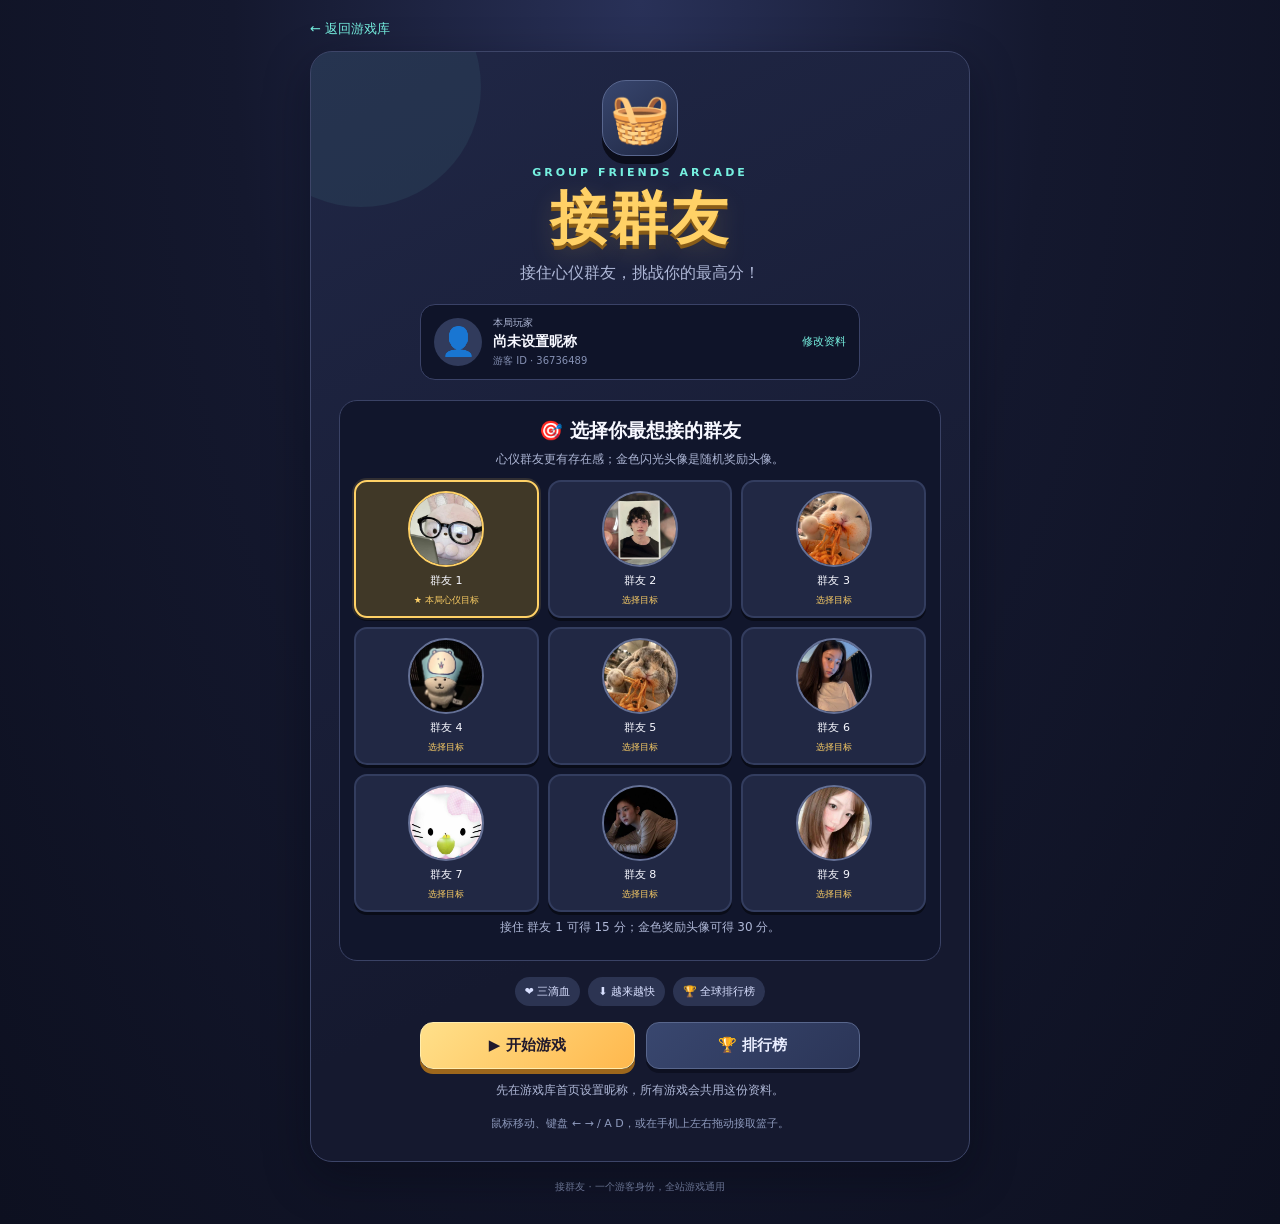
==== commit 2af55246: "Show survival time instead of countdown" ====
--- a/catch.html
+++ b/catch.html
@@ -5,7 +5,7 @@
 <meta name="viewport" content="width=device-width,initial-scale=1,viewport-fit=cover">
 <meta name="theme-color" content="#12152b">
 <title>接群友 · 群友接取大作战</title>
-<link rel="stylesheet" href="catch.css?v=20261023-v2">
+<link rel="stylesheet" href="catch.css?v=20261023-notimer1">
 <script src="config.js?v=20261023-catch1"></script>
 <script src="identity.js?v=20261023-v1"></script>
 </head>
@@ -39,10 +39,10 @@
   </section>
 
   <section id="gameScreen" class="screen game-screen hidden">
-    <div class="game-topline"><button id="gameBackButton" class="text-button" type="button">← 封面</button><strong>接群友</strong><button id="endEarlyButton" class="text-button" type="button">结束本局</button></div>
+    <div class="game-topline"><button id="gameBackButton" class="text-button" type="button">← 封面</button><strong>接群友</strong><span aria-hidden="true"></span></div>
     <div class="hud">
       <div class="hud-card"><span>当前分数</span><strong id="score">0</strong></div>
-      <div class="hud-card"><span>剩余时间</span><strong><span id="timeLeft">60</span><small> 秒</small></strong></div>
+      <div class="hud-card"><span>存活时长</span><strong id="survivalTime">0:00</strong></div>
       <div class="hud-card lives-card"><span>剩余生命</span><strong id="lives" aria-label="剩余三滴血">♥ ♥ ♥</strong></div>
     </div>
     <div class="best-strip"><span>个人最佳</span><strong id="bestScore">0</strong><span id="bestBadge" aria-live="polite"></span></div>
@@ -81,6 +81,6 @@
   </section>
   <footer>接群友 · 一个游客身份，全站游戏通用</footer>
 </main>
-<script src="catch.js?v=20261023-v4"></script>
+<script src="catch.js?v=20261023-notimer1"></script>
 </body>
 </html>
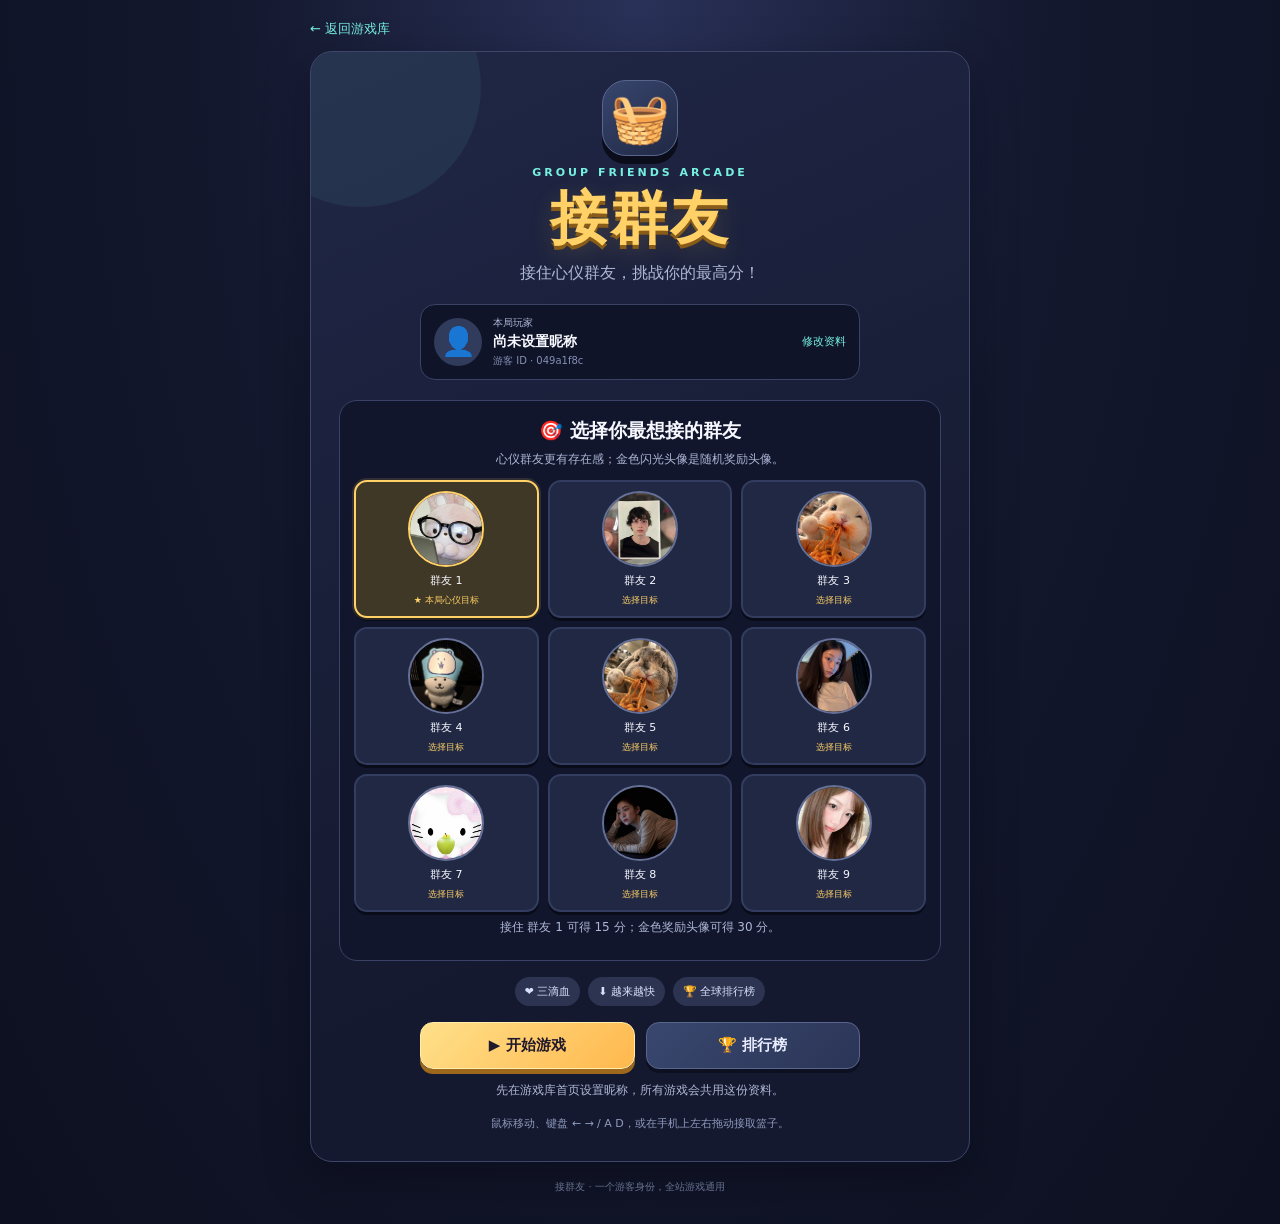
==== commit f3d1caf7: "Load latest Catch Friends cloud recovery code" ====
--- a/catch.html
+++ b/catch.html
@@ -81,6 +81,6 @@
   </section>
   <footer>接群友 · 一个游客身份，全站游戏通用</footer>
 </main>
-<script src="catch.js?v=20261023-notimer1"></script>
+<script src="catch.js?v=20261023-cloudfix2"></script>
 </body>
 </html>
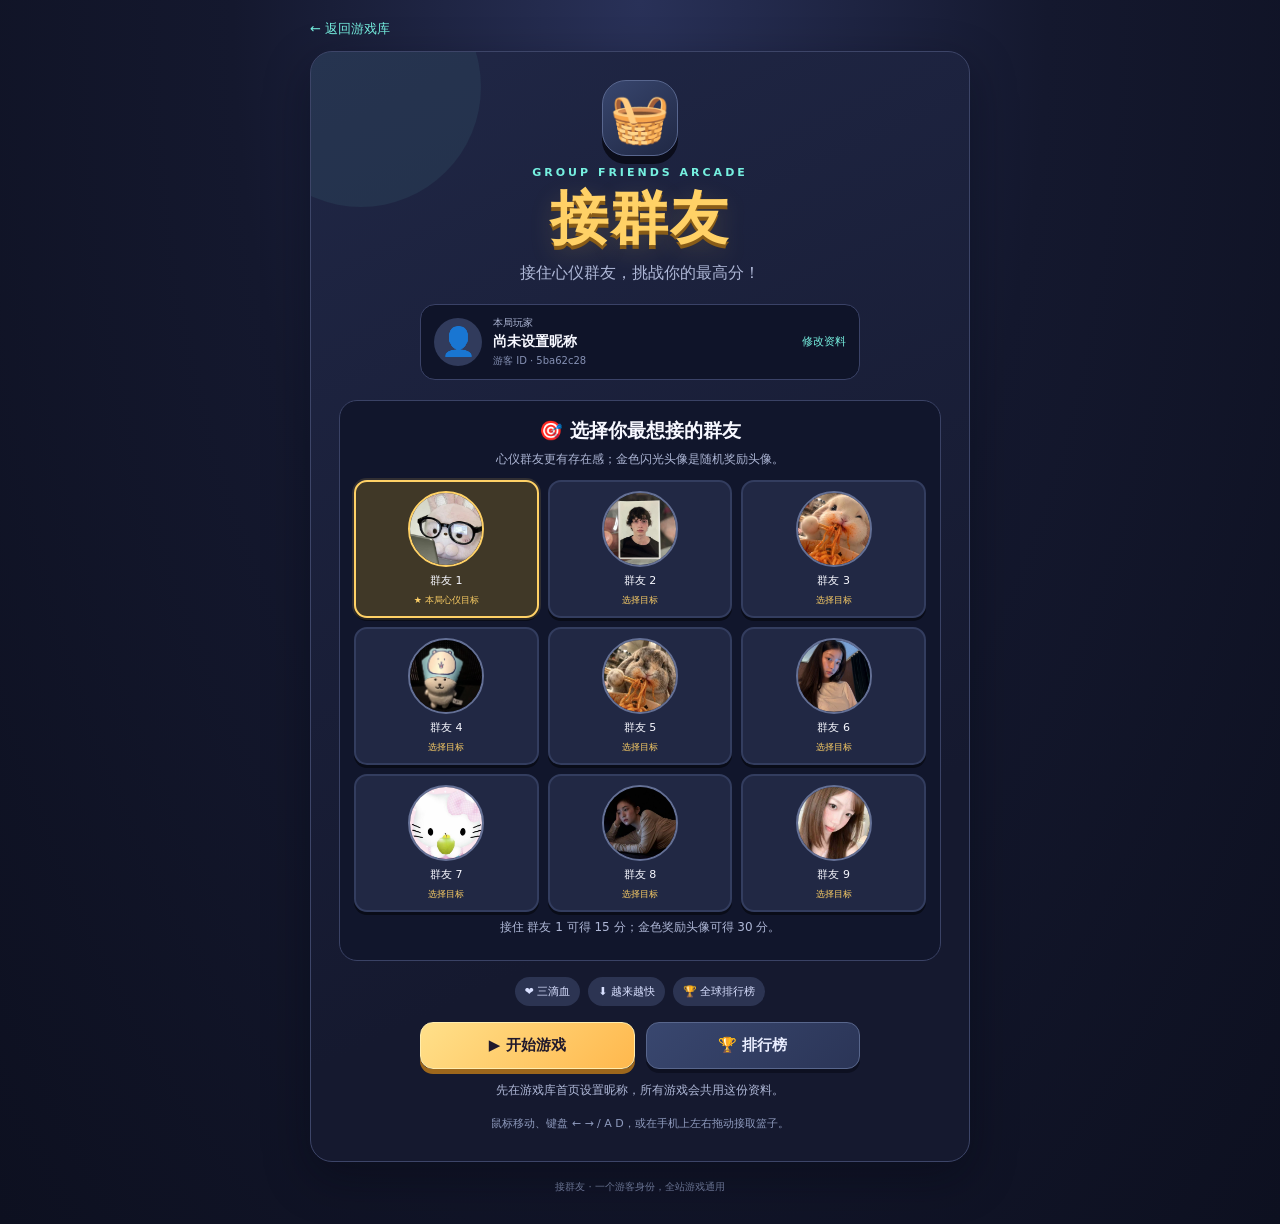
==== commit 94c8613e: "Refresh Catch Friends leaderboard script" ====
--- a/catch.html
+++ b/catch.html
@@ -81,6 +81,6 @@
   </section>
   <footer>接群友 · 一个游客身份，全站游戏通用</footer>
 </main>
-<script src="catch.js?v=20261023-cloudfix2"></script>
+<script src="catch.js?v=20261023-top20fix1"></script>
 </body>
 </html>
